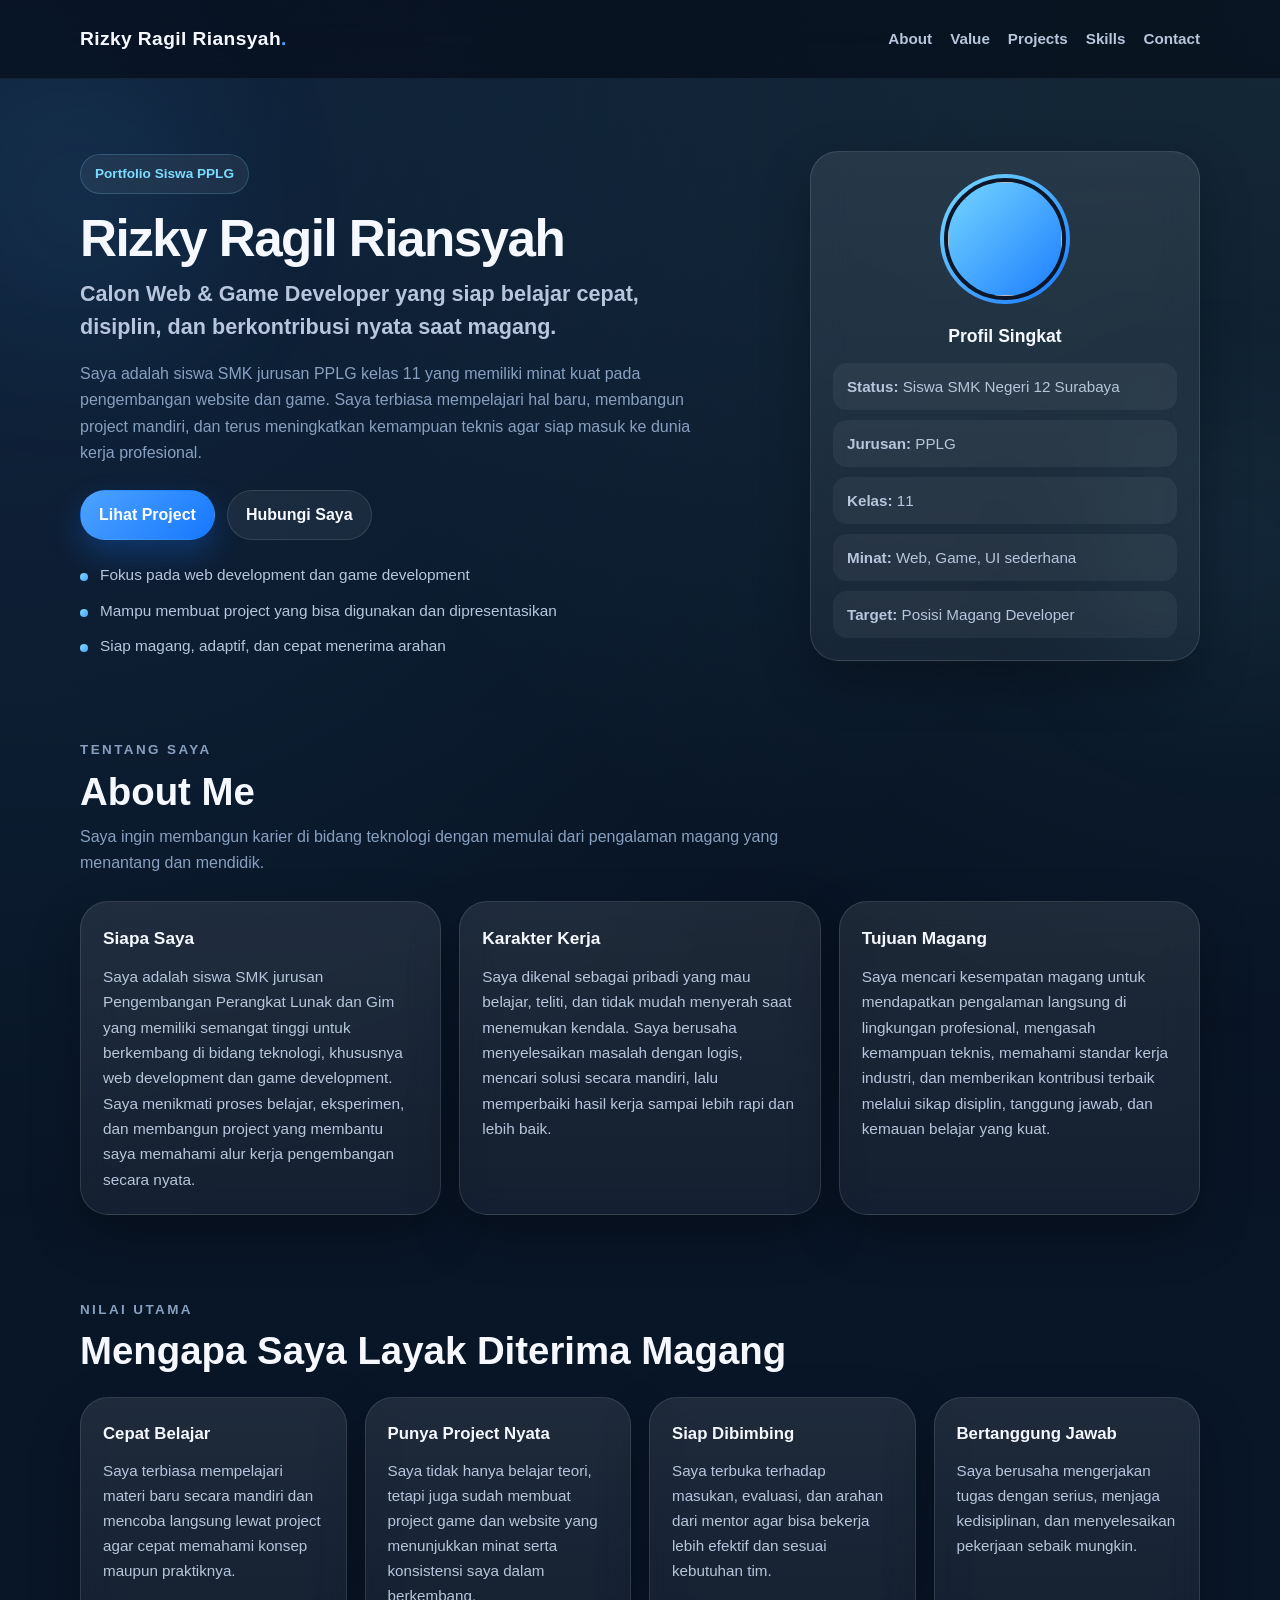
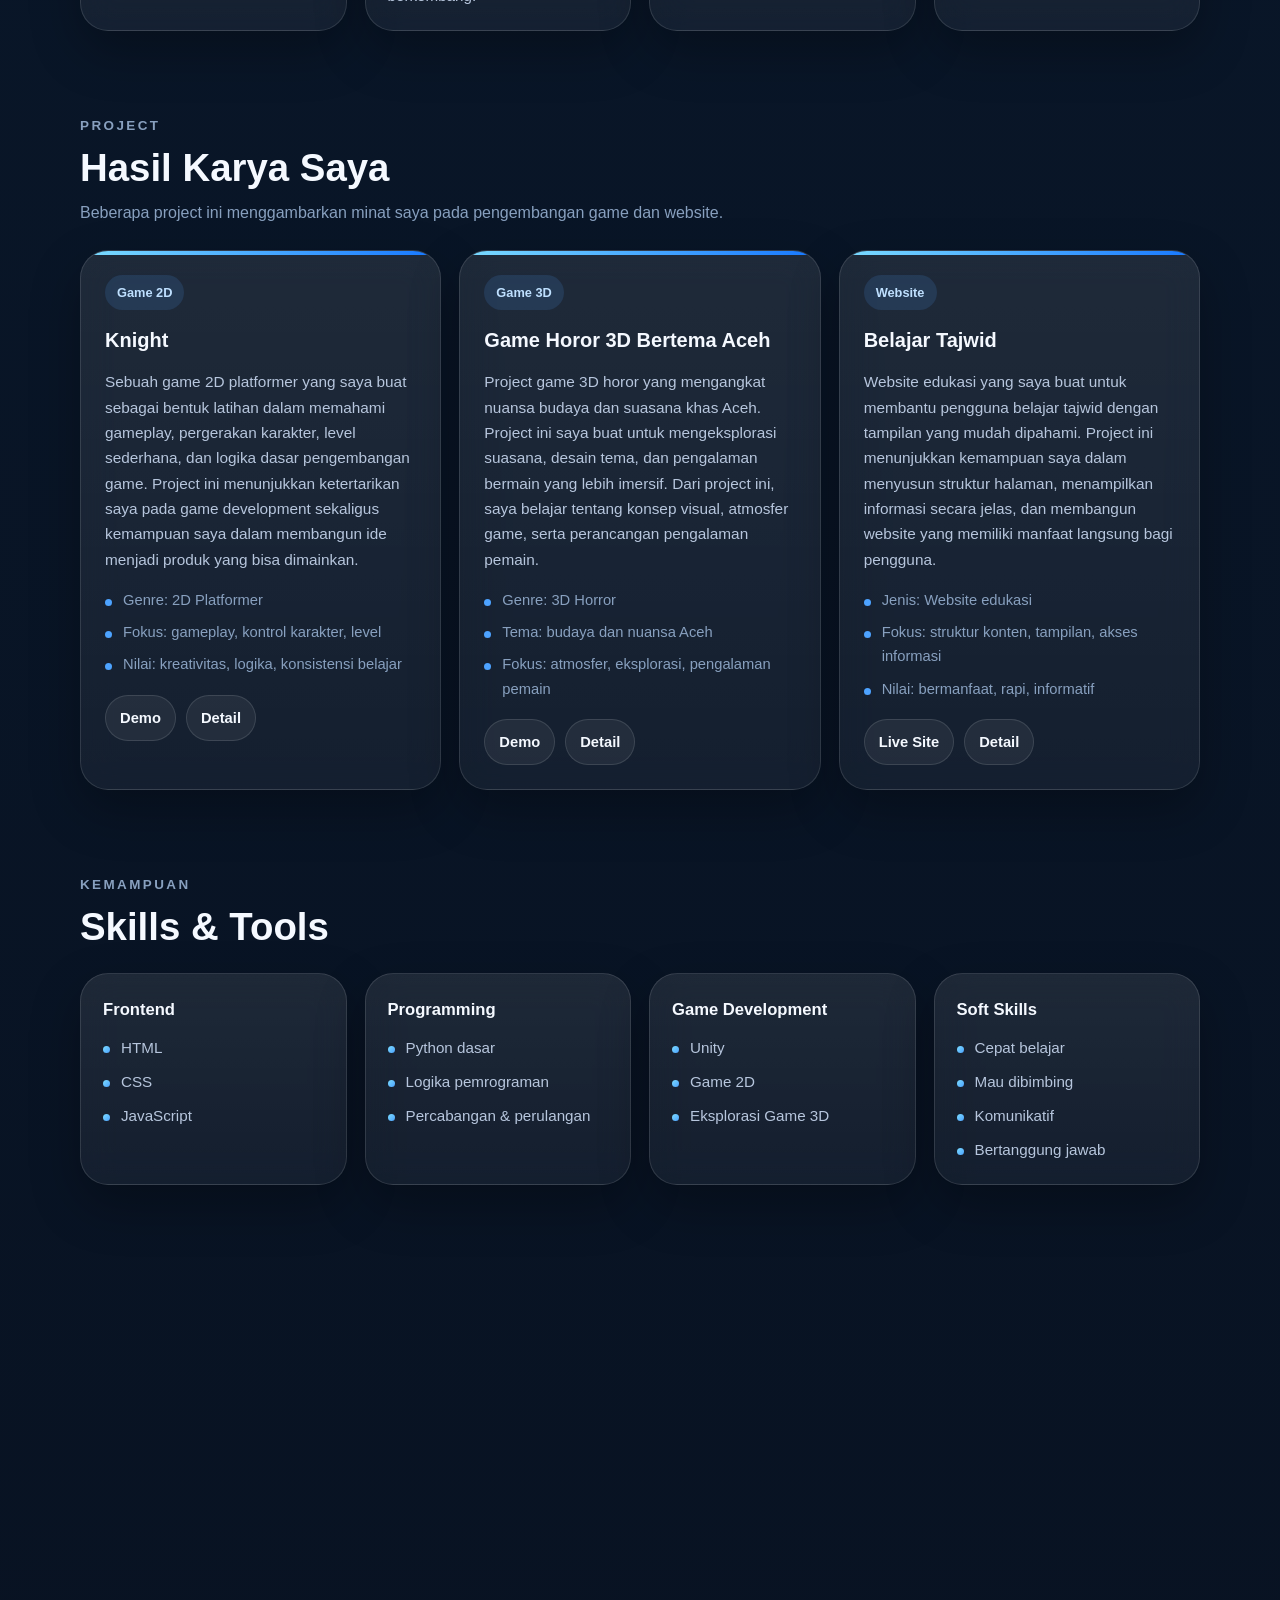
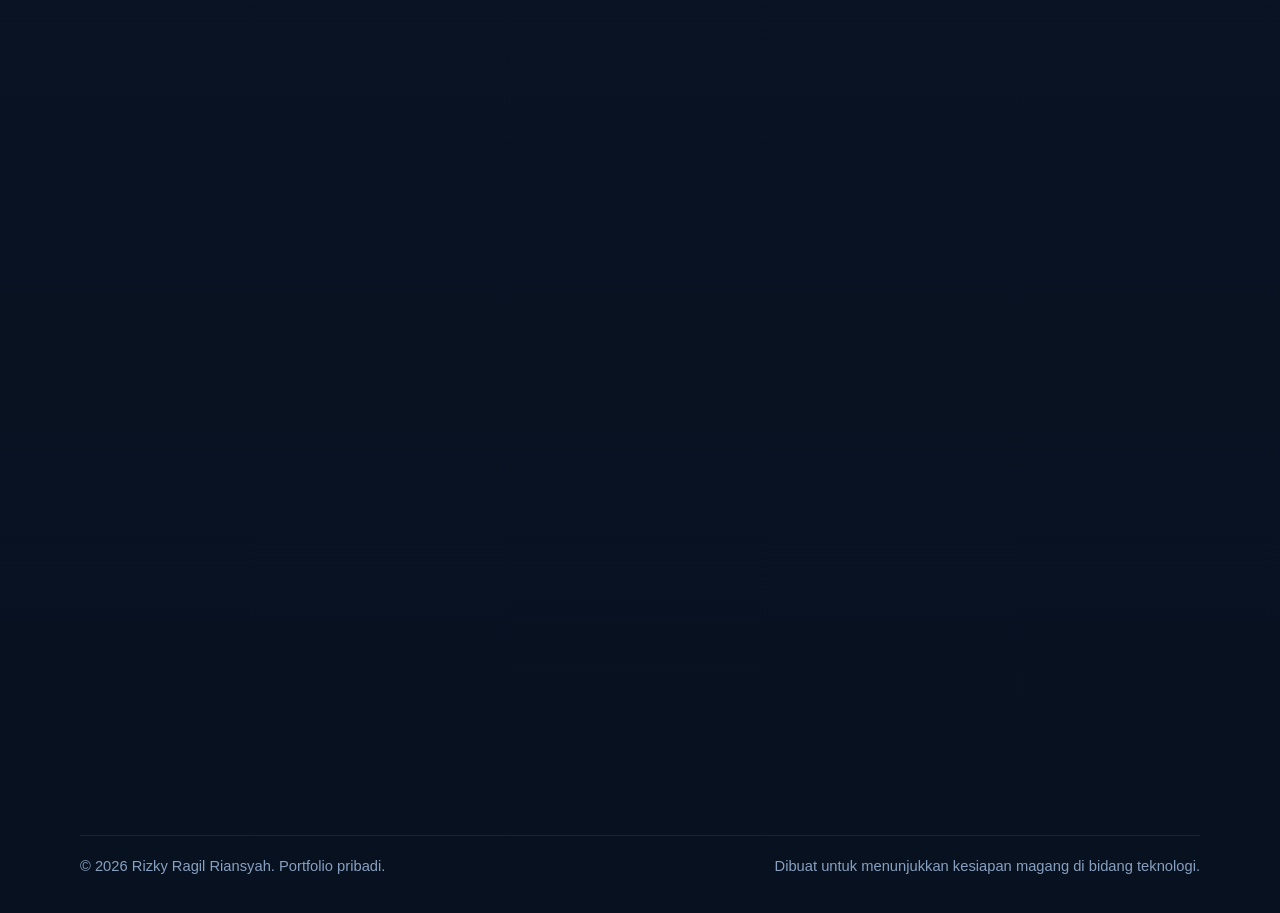
==== index.html @ efa853de "Add files via upload" ====
<!DOCTYPE html>
<html lang="id">
<head>
  <meta charset="UTF-8" />
  <meta name="viewport" content="width=device-width, initial-scale=1.0" />
  <title>Portfolio | Rizky Ragil Riansyah</title>
  <meta name="description" content="Portfolio Rizky Ragil Riansyah - siswa SMK jurusan PPLG yang berfokus pada pengembangan web dan game." />
</head>
<body>
  <!-- Background decoration -->
  <div class="bg-blur bg-blur-1"></div>
  <div class="bg-blur bg-blur-2"></div>

  <!-- Header / Navbar -->
  <header class="header">
    <div class="container nav">
      <a href="#home" class="logo">Rizky Ragil Riansyah<span>.</span></a>

      <button class="menu-toggle" id="menuToggle" aria-label="Buka menu navigasi">
        ☰
      </button>

      <nav class="nav-menu" id="navMenu">
        <a href="#about">About</a>
        <a href="#strength">Value</a>
        <a href="#projects">Projects</a>
        <a href="#skills">Skills</a>
        <a href="#contact">Contact</a>
      </nav>
    </div>
  </header>

  <main>
    <!-- Hero -->
    <section class="hero" id="home">
      <div class="container hero-grid">
        <div class="hero-text">
          <p class="eyebrow">Portfolio Siswa PPLG</p>
          <h1>
            Rizky Ragil Riansyah
          </h1>
          <h2>
            Calon Web & Game Developer yang siap belajar cepat, disiplin,
            dan berkontribusi nyata saat magang.
          </h2>

          <p class="hero-desc">
            Saya adalah siswa SMK jurusan PPLG kelas 11 yang memiliki minat kuat
            pada pengembangan website dan game. Saya terbiasa mempelajari hal baru,
            membangun project mandiri, dan terus meningkatkan kemampuan teknis agar
            siap masuk ke dunia kerja profesional.
          </p>

          <div class="hero-actions">
            <a href="#projects" class="btn btn-primary">Lihat Project</a>
            <a href="#contact" class="btn btn-secondary">Hubungi Saya</a>
          </div>

          <ul class="hero-points">
            <li>Fokus pada web development dan game development</li>
            <li>Mampu membuat project yang bisa digunakan dan dipresentasikan</li>
            <li>Siap magang, adaptif, dan cepat menerima arahan</li>
          </ul>
        </div>

        <div class="hero-card">
          <div class="profile-card">
            <div class="profile-image-wrap">
              <img src="ragilFoto.jpg.jpeg"" class="profile-image" />
            </div>

            <div class="profile-info">
              <h3>Profil Singkat</h3>
              <ul>
                <li><strong>Status:</strong> Siswa SMK Negeri 12 Surabaya</li>
                <li><strong>Jurusan:</strong> PPLG</li>
                <li><strong>Kelas:</strong> 11</li>
                <li><strong>Minat:</strong> Web, Game, UI sederhana</li>
                <li><strong>Target:</strong> Posisi Magang Developer</li>
              </ul>
            </div>
          </div>
        </div>
      </div>
    </section>

    <!-- About -->
    <section class="section" id="about">
      <div class="container">
        <div class="section-heading">
          <p class="section-label">Tentang Saya</p>
          <h2>About Me</h2>
          <p>
            Saya ingin membangun karier di bidang teknologi dengan memulai dari
            pengalaman magang yang menantang dan mendidik.
          </p>
        </div>

        <div class="about-grid">
          <article class="glass-card">
            <h3>Siapa Saya</h3>
            <p>
              Saya adalah siswa SMK jurusan Pengembangan Perangkat Lunak dan Gim
              yang memiliki semangat tinggi untuk berkembang di bidang teknologi,
              khususnya web development dan game development. Saya menikmati proses
              belajar, eksperimen, dan membangun project yang membantu saya memahami
              alur kerja pengembangan secara nyata.
            </p>
          </article>

          <article class="glass-card">
            <h3>Karakter Kerja</h3>
            <p>
              Saya dikenal sebagai pribadi yang mau belajar, teliti, dan tidak mudah
              menyerah saat menemukan kendala. Saya berusaha menyelesaikan masalah
              dengan logis, mencari solusi secara mandiri, lalu memperbaiki hasil kerja
              sampai lebih rapi dan lebih baik.
            </p>
          </article>

          <article class="glass-card">
            <h3>Tujuan Magang</h3>
            <p>
              Saya mencari kesempatan magang untuk mendapatkan pengalaman langsung di
              lingkungan profesional, mengasah kemampuan teknis, memahami standar kerja
              industri, dan memberikan kontribusi terbaik melalui sikap disiplin,
              tanggung jawab, dan kemauan belajar yang kuat.
            </p>
          </article>
        </div>
      </div>
    </section>

    <!-- Value / Strength -->
    <section class="section" id="strength">
      <div class="container">
        <div class="section-heading">
          <p class="section-label">Nilai Utama</p>
          <h2>Mengapa Saya Layak Diterima Magang</h2>
        </div>

        <div class="value-grid">
          <article class="value-card">
            <h3>Cepat Belajar</h3>
            <p>
              Saya terbiasa mempelajari materi baru secara mandiri dan mencoba langsung
              lewat project agar cepat memahami konsep maupun praktiknya.
            </p>
          </article>

          <article class="value-card">
            <h3>Punya Project Nyata</h3>
            <p>
              Saya tidak hanya belajar teori, tetapi juga sudah membuat project game
              dan website yang menunjukkan minat serta konsistensi saya dalam berkembang.
            </p>
          </article>

          <article class="value-card">
            <h3>Siap Dibimbing</h3>
            <p>
              Saya terbuka terhadap masukan, evaluasi, dan arahan dari mentor agar bisa
              bekerja lebih efektif dan sesuai kebutuhan tim.
            </p>
          </article>

          <article class="value-card">
            <h3>Bertanggung Jawab</h3>
            <p>
              Saya berusaha mengerjakan tugas dengan serius, menjaga kedisiplinan,
              dan menyelesaikan pekerjaan sebaik mungkin.
            </p>
          </article>
        </div>
      </div>
    </section>

    <!-- Projects -->
    <section class="section" id="projects">
      <div class="container">
        <div class="section-heading">
          <p class="section-label">Project</p>
          <h2>Hasil Karya Saya</h2>
          <p>
            Beberapa project ini menggambarkan minat saya pada pengembangan game dan website.
          </p>
        </div>

        <div class="projects-grid">
          <article class="project-card featured">
            <div class="project-content">
              <span class="project-tag">Game 2D</span>
              <h3>Knight</h3>
              <p>
                Sebuah game 2D platformer yang saya buat sebagai bentuk latihan dalam
                memahami gameplay, pergerakan karakter, level sederhana, dan logika
                dasar pengembangan game. Project ini menunjukkan ketertarikan saya pada
                game development sekaligus kemampuan saya dalam membangun ide menjadi
                produk yang bisa dimainkan.
              </p>
              <ul class="project-points">
                <li>Genre: 2D Platformer</li>
                <li>Fokus: gameplay, kontrol karakter, level</li>
                <li>Nilai: kreativitas, logika, konsistensi belajar</li>
              </ul>
              <div class="project-links">
                <a href="https://tiktok.com" target="_blank" class="link-btn">Demo</a>
<a href="knight.html" class="link-btn">Detail</a>
              </div>
            </div>
          </article>

          <article class="project-card">
            <div class="project-content">
              <span class="project-tag">Game 3D</span>
              <h3>Game Horor 3D Bertema Aceh</h3>
              <p>
                Project game 3D horor yang mengangkat nuansa budaya dan suasana khas
                Aceh. Project ini saya buat untuk mengeksplorasi suasana, desain tema,
                dan pengalaman bermain yang lebih imersif. Dari project ini, saya belajar
                tentang konsep visual, atmosfer game, serta perancangan pengalaman pemain.
              </p>
              <ul class="project-points">
                <li>Genre: 3D Horror</li>
                <li>Tema: budaya dan nuansa Aceh</li>
                <li>Fokus: atmosfer, eksplorasi, pengalaman pemain</li>
              </ul>
              <div class="project-links">
                <a href="https://tiktok.com" target="_blank" class="link-btn">Demo</a>
<a href="horor.html" class="link-btn">Detail</a>
              </div>
            </div>
          </article>

          <article class="project-card">
            <div class="project-content">
              <span class="project-tag">Website</span>
              <h3>Belajar Tajwid</h3>
              <p>
                Website edukasi yang saya buat untuk membantu pengguna belajar tajwid
                dengan tampilan yang mudah dipahami. Project ini menunjukkan kemampuan
                saya dalam menyusun struktur halaman, menampilkan informasi secara jelas,
                dan membangun website yang memiliki manfaat langsung bagi pengguna.
              </p>
              <ul class="project-points">
                <li>Jenis: Website edukasi</li>
                <li>Fokus: struktur konten, tampilan, akses informasi</li>
                <li>Nilai: bermanfaat, rapi, informatif</li>
              </ul>
              <div class="project-links">
                <a href="https://media-pembelajaran-tajwid.vercel.app/" target="_blank" class="link-btn">
  Live Site
</a>
<a href="tajwid.html" class="link-btn">
  Detail
</a>
              </div>
            </div>
          </article>
        </div>
      </div>
    </section>

    <!-- Skills -->
    <section class="section" id="skills">
      <div class="container">
        <div class="section-heading">
          <p class="section-label">Kemampuan</p>
          <h2>Skills & Tools</h2>
        </div>

        <div class="skills-grid">
          <article class="skill-box">
            <h3>Frontend</h3>
            <ul>
              <li>HTML</li>
              <li>CSS</li>
              <li>JavaScript</li>
            </ul>
          </article>

          <article class="skill-box">
            <h3>Programming</h3>
            <ul>
              <li>Python dasar</li>
              <li>Logika pemrograman</li>
              <li>Percabangan & perulangan</li>
            </ul>
          </article>

          <article class="skill-box">
            <h3>Game Development</h3>
            <ul>
              <li>Unity</li>
              <li>Game 2D</li>
              <li>Eksplorasi Game 3D</li>
            </ul>
          </article>

          <article class="skill-box">
            <h3>Soft Skills</h3>
            <ul>
              <li>Cepat belajar</li>
              <li>Mau dibimbing</li>
              <li>Komunikatif</li>
              <li>Bertanggung jawab</li>
            </ul>
          </article>
        </div>
      </div>
    </section>

    <!-- Education -->
    <section class="section" id="education">
      <div class="container">
        <div class="section-heading">
          <p class="section-label">Pendidikan</p>
          <h2>Riwayat Singkat</h2>
        </div>

        <div class="timeline-card">
          <h3>SMK Negeri 12 Surabaya</h3>
          <p><strong>Jurusan:</strong> Pengembangan Perangkat Lunak dan Gim</p>
          <p><strong>Status:</strong> Kelas 11</p>
          <p>
            Selama belajar di jurusan ini, saya mempelajari dasar-dasar pengembangan
            web, logika pemrograman, serta pengembangan game sebagai bekal untuk masuk
            ke dunia kerja dan industri kreatif teknologi.
          </p>
        </div>
      </div>
    </section>

    <!-- Contact -->
    <section class="section" id="contact">
      <div class="container">
        <div class="section-heading">
          <p class="section-label">Kontak</p>
          <h2>Mari Terhubung</h2>
          <p>
            Saya siap untuk kesempatan magang, belajar dari tim profesional,
            dan memberikan kontribusi terbaik.
          </p>
        </div>

        <div class="contact-grid">
          <div class="contact-card">
            <h3>Informasi Kontak</h3>
            <ul class="contact-list">
              <li><strong>Nama:</strong> Rizky Ragil Riansyah</li>
              <li><strong>Telepon:</strong> +62 877 1114 5996</li>
              <li><strong>Email:</strong> rizkyragil3264@gmail.com</li>
              <li><strong>Alamat:</strong> Cemandi 5/2 Sedati Sidoarjo</li>
            </ul>
          </div>

          <form class="contact-form">
            <h3>Kirim Pesan</h3>

            <div class="form-group">
              <label for="name">Nama</label>
              <input type="text" id="name" name="name" placeholder="Nama Anda" />
            </div>

            <div class="form-group">
              <label for="email">Email</label>
              <input type="email" id="email" name="email" placeholder="Email Anda" />
            </div>

            <div class="form-group">
              <label for="message">Pesan</label>
              <textarea id="message" name="message" rows="5" placeholder="Tulis pesan..."></textarea>
            </div>

            <button type="submit" class="btn btn-primary">Kirim</button>
          </form>
        </div>
      </div>
    </section>
  </main>

  <!-- Footer -->
  <footer class="footer">
    <div class="container footer-content">
      <p>© 2026 Rizky Ragil Riansyah. Portfolio pribadi.</p>
      <p>Dibuat untuk menunjukkan kesiapan magang di bidang teknologi.</p>
    </div>
  </footer>

  <!-- Nanti dihubungkan ke CSS dan JS -->
  <link rel="stylesheet" href="style.css" />
  <script src="script.js"></script>
</body>
</html>
---- style.css ----
:root {
  --bg: #081120;
  --bg-soft: #0d1b2f;
  --panel: rgba(255, 255, 255, 0.08);
  --panel-strong: rgba(255, 255, 255, 0.12);
  --line: rgba(255, 255, 255, 0.12);
  --text: #f5f9ff;
  --text-soft: #b7c6dd;
  --text-muted: #88a0bf;
  --blue: #4da3ff;
  --blue-strong: #1677ff;
  --cyan: #7bdcff;
  --shadow: 0 20px 50px rgba(0, 0, 0, 0.28);
  --radius-xl: 28px;
  --radius-lg: 22px;
  --radius-md: 16px;
  --radius-sm: 12px;
  --container: 1120px;
}

* {
  margin: 0;
  padding: 0;
  box-sizing: border-box;
}

html {
  scroll-behavior: smooth;
}

body {
  font-family: -apple-system, BlinkMacSystemFont, "SF Pro Display", "Segoe UI", Roboto, sans-serif;
  background:
    radial-gradient(circle at top left, rgba(77, 163, 255, 0.16), transparent 28%),
    radial-gradient(circle at top right, rgba(123, 220, 255, 0.12), transparent 24%),
    linear-gradient(180deg, #06101d 0%, #091628 35%, #081120 100%);
  color: var(--text);
  line-height: 1.65;
  overflow-x: hidden;
}

img {
  max-width: 100%;
  display: block;
}

a {
  color: inherit;
  text-decoration: none;
}

ul {
  list-style: none;
}

.container {
  width: min(100% - 32px, var(--container));
  margin-inline: auto;
}

/* background blur */
.bg-blur {
  position: fixed;
  border-radius: 999px;
  filter: blur(90px);
  z-index: -1;
  pointer-events: none;
  opacity: 0.55;
}

.bg-blur-1 {
  width: 240px;
  height: 240px;
  background: rgba(77, 163, 255, 0.2);
  top: 80px;
  left: -40px;
}

.bg-blur-2 {
  width: 260px;
  height: 260px;
  background: rgba(123, 220, 255, 0.12);
  top: 420px;
  right: -80px;
}

/* header */
.header {
  position: sticky;
  top: 0;
  z-index: 1000;
  backdrop-filter: blur(18px);
  -webkit-backdrop-filter: blur(18px);
  background: rgba(5, 12, 24, 0.65);
  border-bottom: 1px solid rgba(255, 255, 255, 0.06);
}

.nav {
  min-height: 78px;
  display: flex;
  align-items: center;
  justify-content: space-between;
  gap: 18px;
}

.logo {
  font-size: 1.2rem;
  font-weight: 800;
  letter-spacing: 0.4px;
}

.logo span {
  color: var(--blue);
}

.nav-menu {
  display: flex;
  align-items: center;
  gap: 18px;
}

.nav-menu a {
  color: var(--text-soft);
  font-size: 0.95rem;
  font-weight: 600;
  transition: 0.25s ease;
}

.nav-menu a:hover {
  color: var(--text);
}

.menu-toggle {
  display: none;
  border: 1px solid var(--line);
  background: rgba(255, 255, 255, 0.06);
  color: var(--text);
  width: 46px;
  height: 46px;
  border-radius: 14px;
  font-size: 1.2rem;
  cursor: pointer;
}

/* hero */
.hero {
  padding: 72px 0 36px;
}

.hero-grid {
  display: grid;
  grid-template-columns: 1.15fr 0.85fr;
  gap: 28px;
  align-items: center;
}

.eyebrow {
  display: inline-flex;
  align-items: center;
  gap: 8px;
  padding: 8px 14px;
  border: 1px solid rgba(123, 220, 255, 0.2);
  background: rgba(255, 255, 255, 0.06);
  border-radius: 999px;
  color: var(--cyan);
  font-size: 0.85rem;
  font-weight: 700;
  margin-bottom: 18px;
}

.hero h1 {
  font-size: clamp(2.2rem, 4vw, 4.2rem);
  line-height: 1.05;
  letter-spacing: -0.03em;
  margin-bottom: 12px;
}

.hero h2 {
  font-size: clamp(1rem, 2vw, 1.35rem);
  line-height: 1.5;
  color: var(--text-soft);
  font-weight: 600;
  max-width: 700px;
  margin-bottom: 18px;
}

.hero-desc {
  max-width: 720px;
  color: var(--text-muted);
  font-size: 1rem;
  margin-bottom: 24px;
}

.hero-actions {
  display: flex;
  flex-wrap: wrap;
  gap: 12px;
  margin-bottom: 22px;
}

.btn {
  display: inline-flex;
  align-items: center;
  justify-content: center;
  min-height: 50px;
  padding: 0 18px;
  border-radius: 999px;
  font-weight: 700;
  transition: 0.25s ease;
  border: 1px solid transparent;
}

.btn-primary {
  background: linear-gradient(135deg, var(--blue), var(--blue-strong));
  color: white;
  box-shadow: 0 14px 30px rgba(22, 119, 255, 0.28);
}

.btn-primary:hover {
  transform: translateY(-2px);
  box-shadow: 0 20px 34px rgba(22, 119, 255, 0.34);
}

.btn-secondary {
  background: rgba(255, 255, 255, 0.06);
  border-color: var(--line);
  color: var(--text);
}

.btn-secondary:hover {
  background: rgba(255, 255, 255, 0.1);
}

.hero-points {
  display: grid;
  gap: 10px;
}

.hero-points li {
  position: relative;
  padding-left: 20px;
  color: var(--text-soft);
  font-size: 0.96rem;
}

.hero-points li::before {
  content: "";
  position: absolute;
  left: 0;
  top: 11px;
  width: 8px;
  height: 8px;
  border-radius: 50%;
  background: linear-gradient(135deg, var(--cyan), var(--blue));
}

.hero-card {
  display: flex;
  justify-content: flex-end;
}

.profile-card,
.glass-card,
.value-card,
.project-card,
.skill-box,
.timeline-card,
.contact-card,
.contact-form {
  background: linear-gradient(180deg, rgba(255, 255, 255, 0.09), rgba(255, 255, 255, 0.05));
  border: 1px solid var(--line);
  border-radius: var(--radius-xl);
  box-shadow: var(--shadow);
  backdrop-filter: blur(18px);
  -webkit-backdrop-filter: blur(18px);
}

.profile-card {
  width: 100%;
  max-width: 390px;
  padding: 22px;
}

.profile-image-wrap {
  width: 130px;
  height: 130px;
  margin: 0 auto 18px;
  padding: 4px;
  border-radius: 50%;
  background: linear-gradient(135deg, var(--cyan), var(--blue-strong));
}

.profile-image {
  width: 100%;
  height: 100%;
  object-fit: cover;
  border-radius: 50%;
  border: 4px solid #0c182a;
}

.profile-info h3 {
  font-size: 1.1rem;
  margin-bottom: 12px;
  text-align: center;
}

.profile-info ul {
  display: grid;
  gap: 10px;
}

.profile-info li {
  color: var(--text-soft);
  font-size: 0.95rem;
  padding: 11px 14px;
  border-radius: 14px;
  background: rgba(255, 255, 255, 0.05);
}

/* generic section */
.section {
  padding: 42px 0;
}

.section-heading {
  margin-bottom: 24px;
}

.section-label {
  color: var(--cyan);
  font-size: 0.84rem;
  text-transform: uppercase;
  letter-spacing: 0.18em;
  font-weight: 800;
  margin-bottom: 8px;
}

.section-heading h2 {
  font-size: clamp(1.6rem, 3vw, 2.5rem);
  line-height: 1.15;
  margin-bottom: 10px;
}

.section-heading p {
  color: var(--text-muted);
  max-width: 760px;
}

/* about */
.about-grid {
  display: grid;
  grid-template-columns: repeat(3, 1fr);
  gap: 18px;
}

.glass-card {
  padding: 22px;
}

.glass-card h3 {
  margin-bottom: 12px;
  font-size: 1.08rem;
}

.glass-card p {
  color: var(--text-soft);
  font-size: 0.96rem;
}

/* value */
.value-grid {
  display: grid;
  grid-template-columns: repeat(4, 1fr);
  gap: 18px;
}

.value-card {
  padding: 22px;
}

.value-card h3 {
  margin-bottom: 10px;
  font-size: 1.05rem;
}

.value-card p {
  color: var(--text-soft);
  font-size: 0.95rem;
}

/* projects */
.projects-grid {
  display: grid;
  grid-template-columns: repeat(3, 1fr);
  gap: 18px;
}

.project-card {
  overflow: hidden;
  position: relative;
}

.project-card::before {
  content: "";
  position: absolute;
  inset: 0 0 auto 0;
  height: 4px;
  background: linear-gradient(90deg, var(--cyan), var(--blue-strong));
}

.project-card.featured {
  transform: translateY(-2px);
}

.project-content {
  padding: 24px;
}

.project-tag {
  display: inline-block;
  padding: 7px 12px;
  border-radius: 999px;
  background: rgba(77, 163, 255, 0.14);
  color: #bfe0ff;
  font-size: 0.8rem;
  font-weight: 700;
  margin-bottom: 14px;
}

.project-card h3 {
  font-size: 1.25rem;
  margin-bottom: 12px;
}

.project-card p {
  color: var(--text-soft);
  font-size: 0.96rem;
  margin-bottom: 16px;
}

.project-points {
  display: grid;
  gap: 8px;
  margin-bottom: 18px;
}

.project-points li {
  color: var(--text-muted);
  font-size: 0.92rem;
  padding-left: 18px;
  position: relative;
}

.project-points li::before {
  content: "";
  position: absolute;
  left: 0;
  top: 11px;
  width: 7px;
  height: 7px;
  border-radius: 50%;
  background: var(--blue);
}

.project-links {
  display: flex;
  flex-wrap: wrap;
  gap: 10px;
}

.link-btn {
  padding: 10px 14px;
  border-radius: 999px;
  background: rgba(255, 255, 255, 0.06);
  border: 1px solid var(--line);
  color: var(--text);
  font-size: 0.92rem;
  font-weight: 700;
  transition: 0.25s ease;
}

.link-btn:hover {
  background: rgba(255, 255, 255, 0.1);
}

/* skills */
.skills-grid {
  display: grid;
  grid-template-columns: repeat(4, 1fr);
  gap: 18px;
}

.skill-box {
  padding: 22px;
}

.skill-box h3 {
  margin-bottom: 12px;
  font-size: 1.04rem;
}

.skill-box ul {
  display: grid;
  gap: 9px;
}

.skill-box li {
  color: var(--text-soft);
  font-size: 0.95rem;
  padding-left: 18px;
  position: relative;
}

.skill-box li::before {
  content: "";
  position: absolute;
  left: 0;
  top: 11px;
  width: 7px;
  height: 7px;
  border-radius: 50%;
  background: linear-gradient(135deg, var(--cyan), var(--blue));
}

/* education */
.timeline-card {
  padding: 24px;
}

.timeline-card h3 {
  font-size: 1.15rem;
  margin-bottom: 10px;
}

.timeline-card p {
  color: var(--text-soft);
  margin-bottom: 8px;
}

/* contact */
.contact-grid {
  display: grid;
  grid-template-columns: 0.9fr 1.1fr;
  gap: 18px;
}

.contact-card,
.contact-form {
  padding: 24px;
}

.contact-card h3,
.contact-form h3 {
  margin-bottom: 14px;
  font-size: 1.08rem;
}

.contact-list {
  display: grid;
  gap: 12px;
}

.contact-list li {
  color: var(--text-soft);
  padding: 12px 14px;
  border-radius: 14px;
  background: rgba(255, 255, 255, 0.05);
  word-break: break-word;
}

.form-group {
  margin-bottom: 14px;
}

.form-group label {
  display: inline-block;
  margin-bottom: 8px;
  color: var(--text-soft);
  font-weight: 600;
  font-size: 0.94rem;
}

.form-group input,
.form-group textarea {
  width: 100%;
  border: 1px solid var(--line);
  outline: none;
  background: rgba(255, 255, 255, 0.06);
  color: var(--text);
  border-radius: 16px;
  padding: 14px 16px;
  font: inherit;
}

.form-group input::placeholder,
.form-group textarea::placeholder {
  color: #89a0be;
}

.form-group input:focus,
.form-group textarea:focus {
  border-color: rgba(77, 163, 255, 0.6);
  box-shadow: 0 0 0 4px rgba(77, 163, 255, 0.12);
}

/* footer */
.footer {
  padding: 18px 0 34px;
}

.footer-content {
  border-top: 1px solid rgba(255, 255, 255, 0.08);
  padding-top: 18px;
  display: flex;
  flex-wrap: wrap;
  justify-content: space-between;
  gap: 10px;
}

.footer-content p {
  color: var(--text-muted);
  font-size: 0.92rem;
}

/* tablet */
@media (max-width: 992px) {
  .hero-grid,
  .contact-grid,
  .projects-grid,
  .about-grid,
  .value-grid,
  .skills-grid {
    grid-template-columns: 1fr;
  }

  .hero-card {
    justify-content: flex-start;
  }

  .profile-card {
    max-width: 100%;
  }
}

/* mobile */
@media (max-width: 768px) {
  .header {
    background: rgba(5, 12, 24, 0.82);
  }

  .menu-toggle {
    display: inline-flex;
    align-items: center;
    justify-content: center;
  }

  .nav-menu {
    position: absolute;
    top: 78px;
    left: 16px;
    right: 16px;
    display: none;
    flex-direction: column;
    align-items: flex-start;
    gap: 14px;
    padding: 18px;
    border: 1px solid var(--line);
    border-radius: 20px;
    background: rgba(7, 15, 28, 0.96);
    box-shadow: var(--shadow);
  }

  .nav-menu.show {
    display: flex;
  }

  .hero {
    padding-top: 36px;
  }

  .hero h1 {
    font-size: 2.15rem;
  }

  .hero h2 {
    font-size: 1rem;
  }

  .hero-desc,
  .glass-card p,
  .value-card p,
  .project-card p,
  .timeline-card p,
  .contact-list li,
  .skill-box li {
    font-size: 0.94rem;
  }

  .section {
    padding: 34px 0;
  }

  .project-content,
  .glass-card,
  .value-card,
  .skill-box,
  .timeline-card,
  .contact-card,
  .contact-form,
  .profile-card {
    padding: 20px;
  }

  .footer-content {
    flex-direction: column;
  }
}

/* small mobile */
@media (max-width: 480px) {
  .container {
    width: min(100% - 24px, var(--container));
  }

  .nav {
    min-height: 72px;
  }

  .hero-actions {
    flex-direction: column;
  }

  .btn {
    width: 100%;
  }

  .project-links {
    flex-direction: column;
  }

  .link-btn {
    text-align: center;
  }

  .profile-image-wrap {
    width: 112px;
    height: 112px;
  }

  .section-heading h2 {
    font-size: 1.55rem;
  }
}
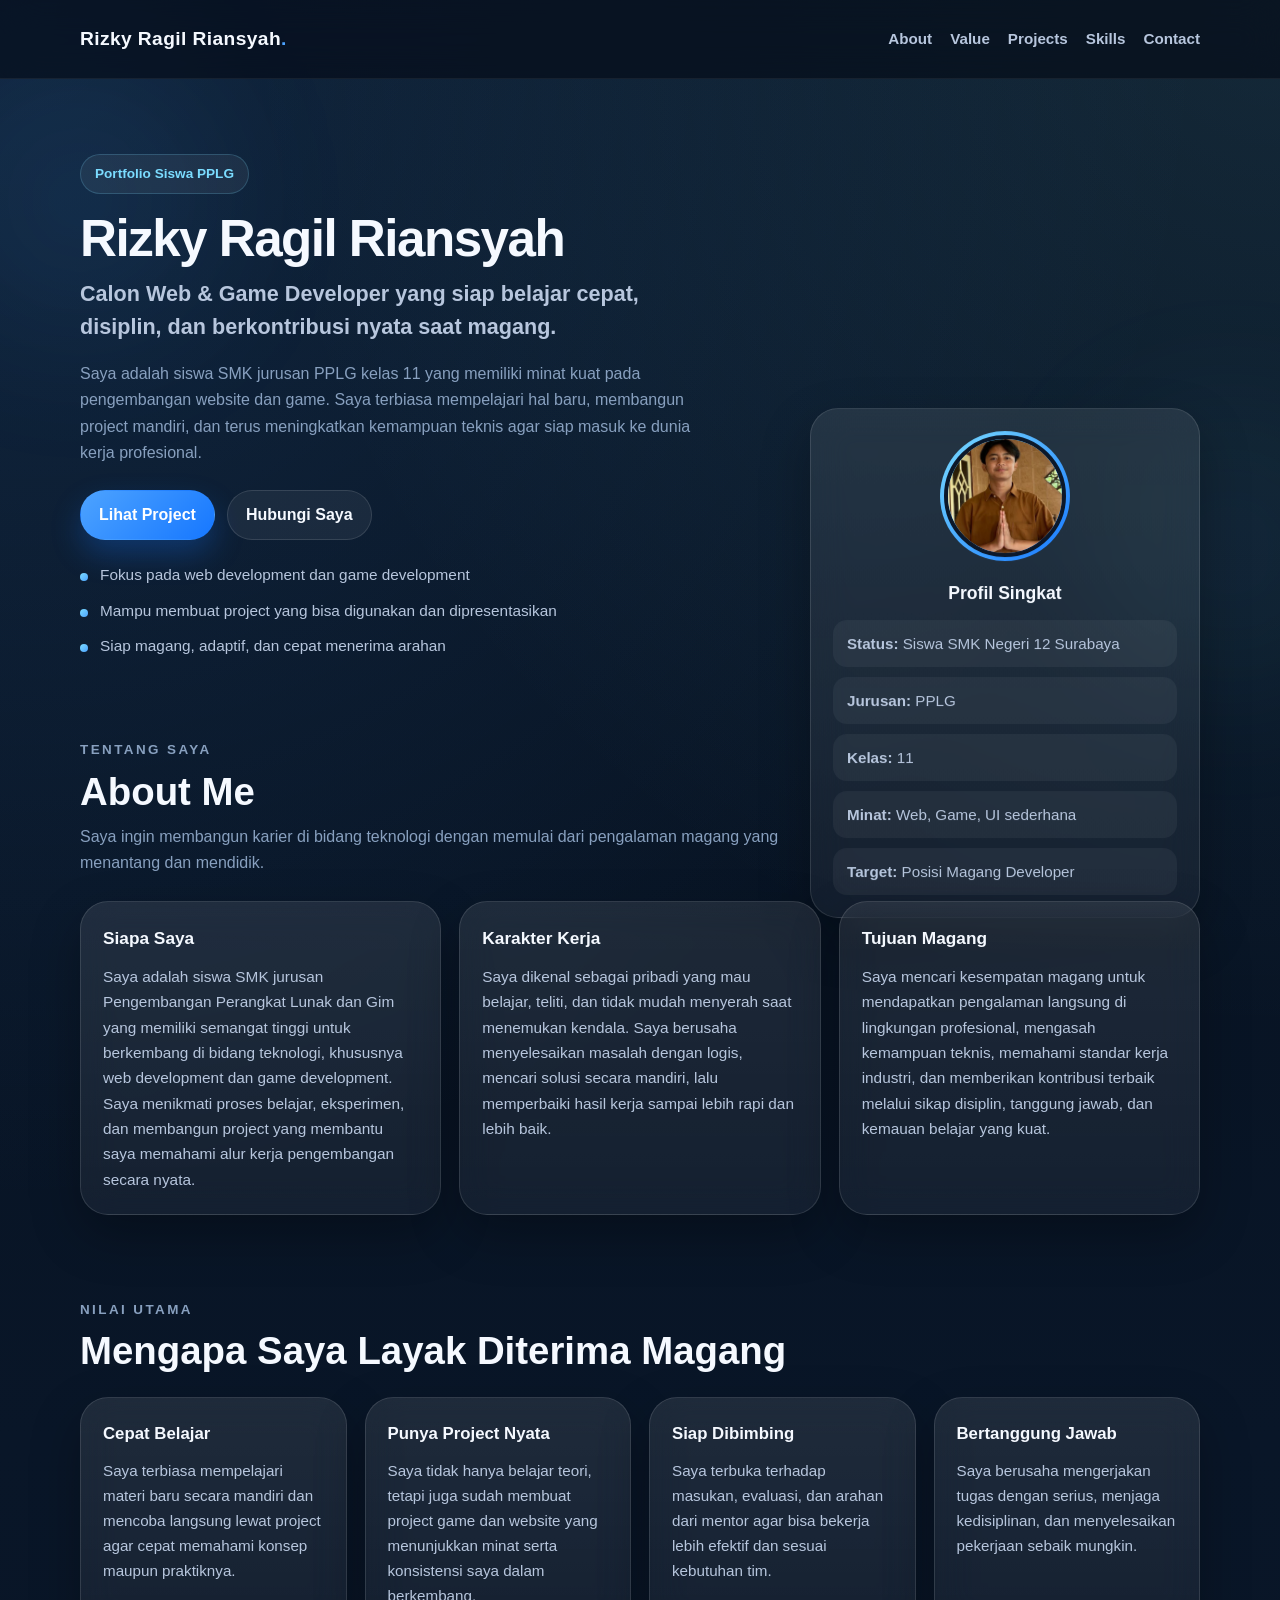
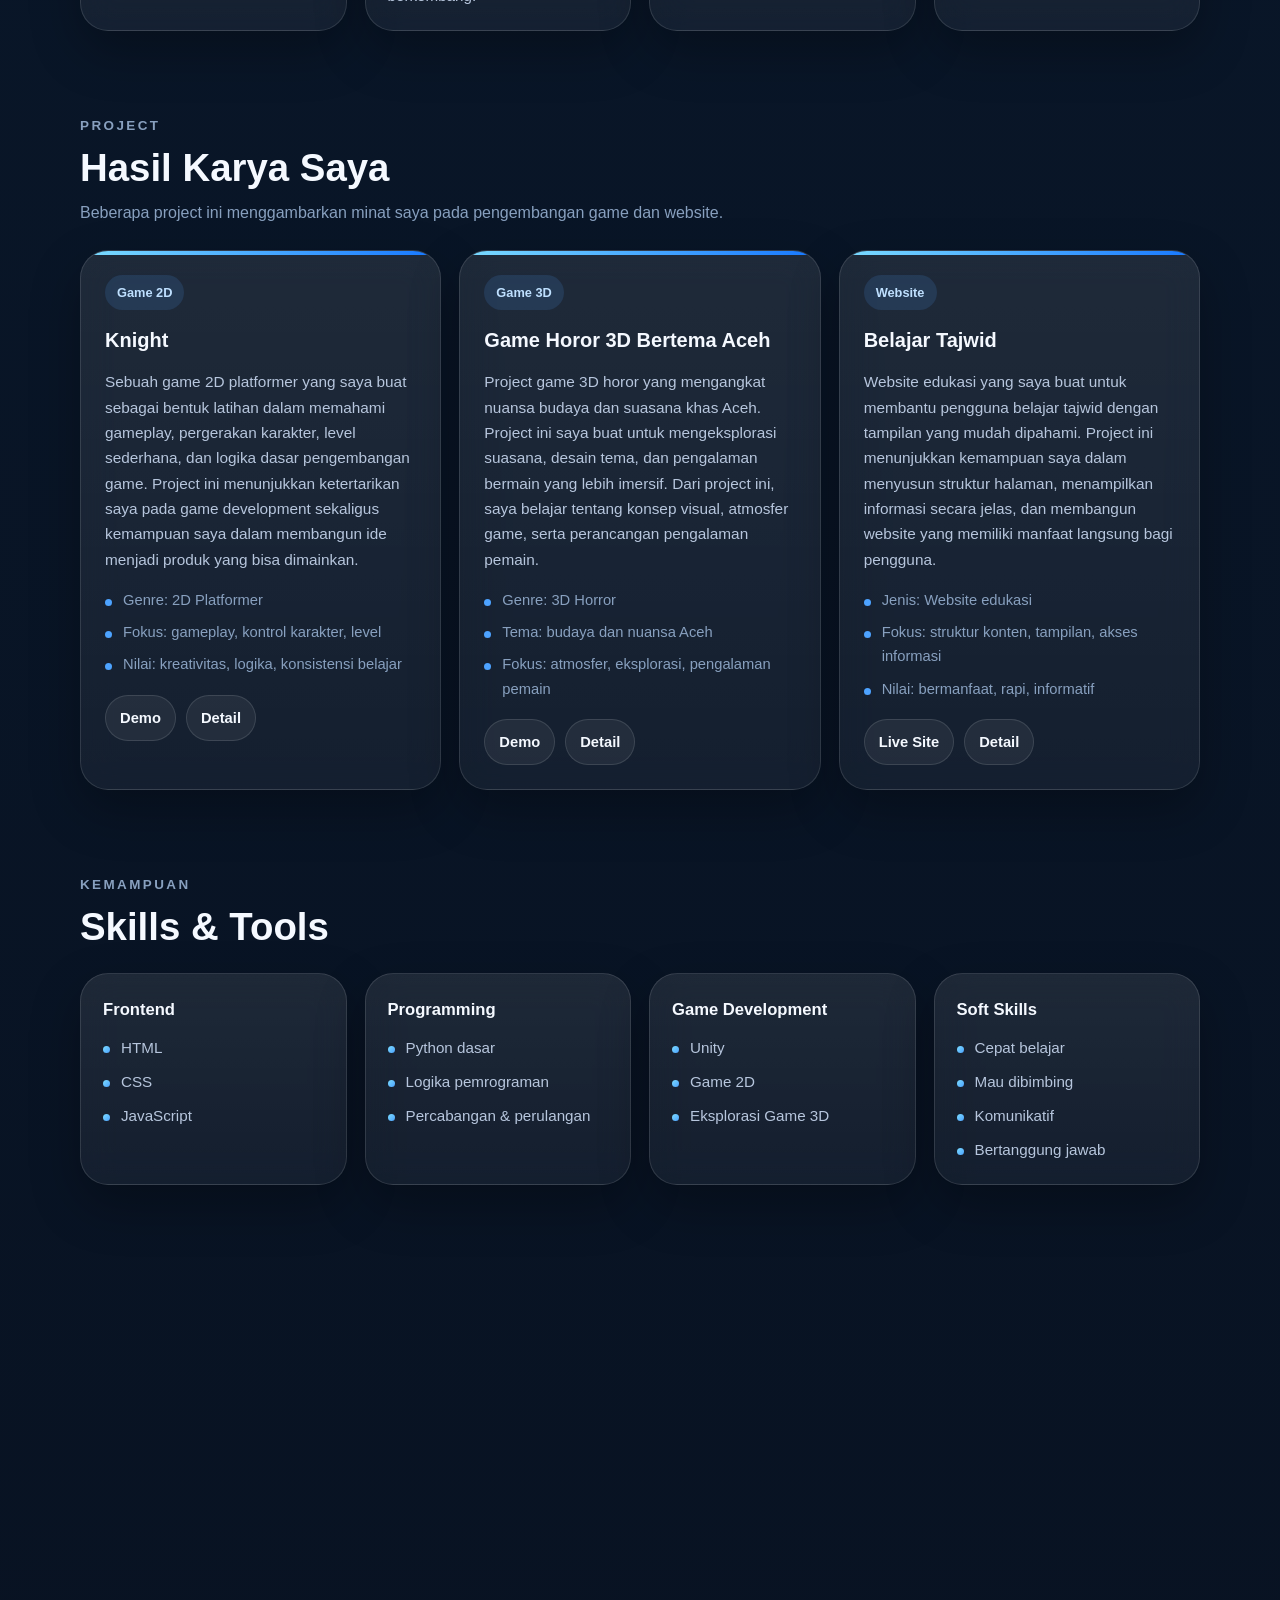
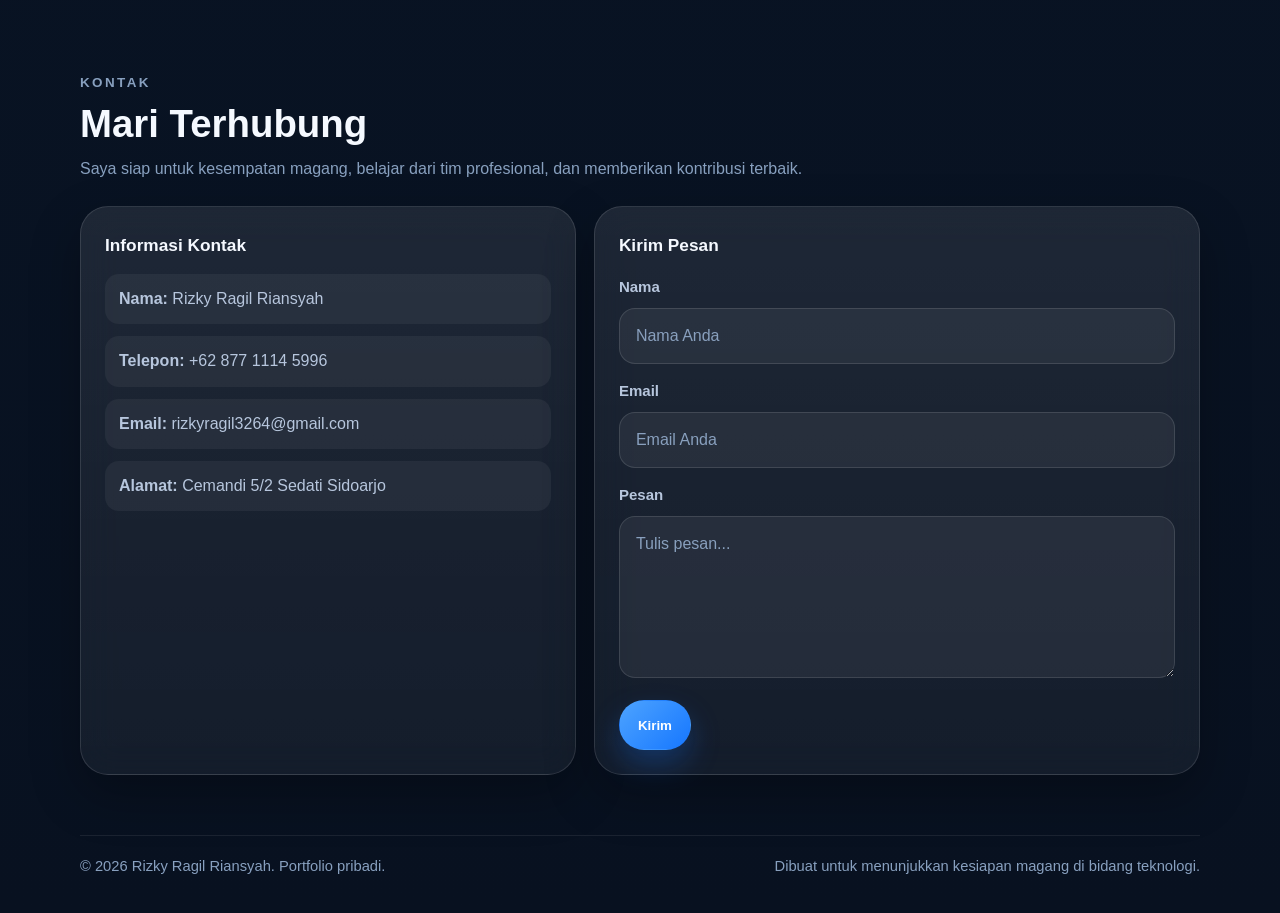
==== commit ca2799d8: "Update index.html" ====
--- a/index.html
+++ b/index.html
@@ -204,7 +204,7 @@
                 <li>Nilai: kreativitas, logika, konsistensi belajar</li>
               </ul>
               <div class="project-links">
-                <a href="https://tiktok.com" target="_blank" class="link-btn">Demo</a>
+                <a href="https://vt.tiktok.com/ZSHAH5yVB/" target="_blank" class="link-btn">Demo</a>
 <a href="knight.html" class="link-btn">Detail</a>
               </div>
             </div>
@@ -226,7 +226,7 @@
                 <li>Fokus: atmosfer, eksplorasi, pengalaman pemain</li>
               </ul>
               <div class="project-links">
-                <a href="https://tiktok.com" target="_blank" class="link-btn">Demo</a>
+                <a href="https://vt.tiktok.com/ZSHAH5yVB/" target="_blank" class="link-btn">Demo</a>
 <a href="horor.html" class="link-btn">Detail</a>
               </div>
             </div>
@@ -391,4 +391,4 @@
   <link rel="stylesheet" href="style.css" />
   <script src="script.js"></script>
 </body>
-</html>+</html>
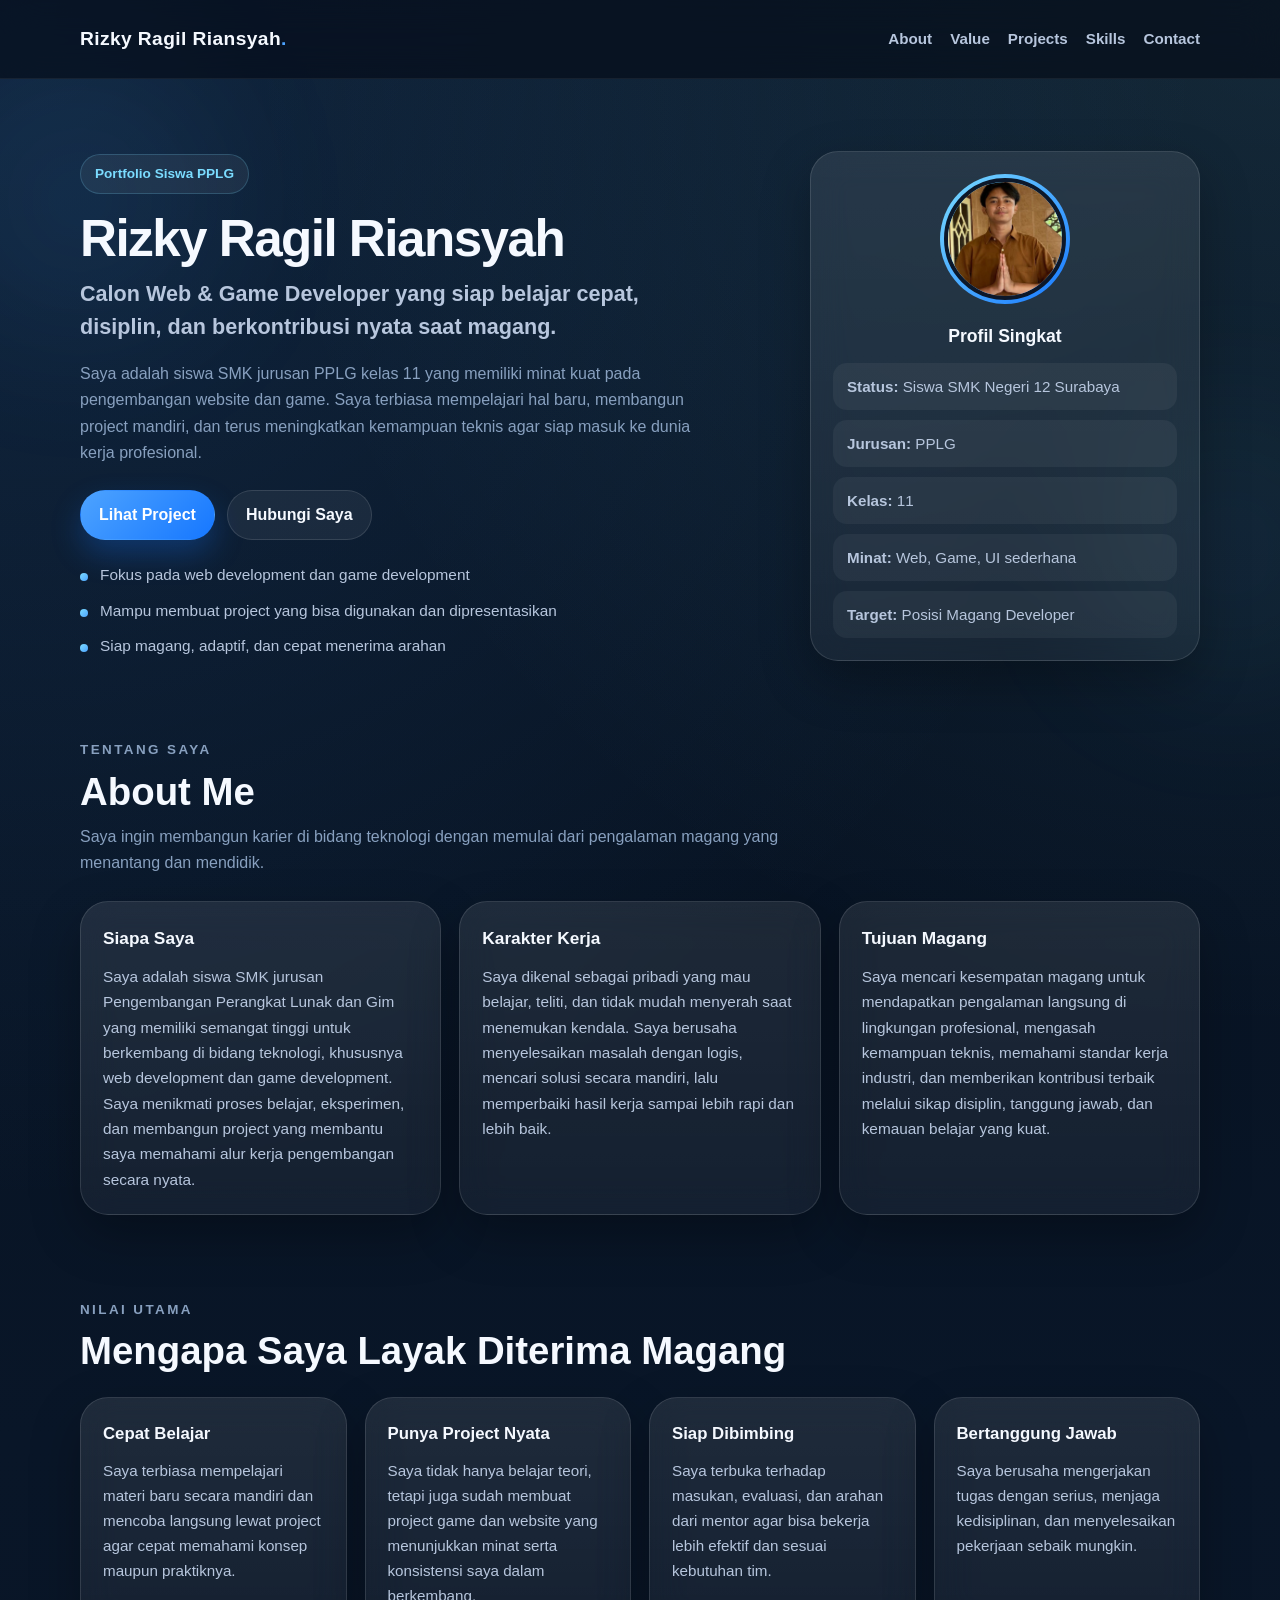
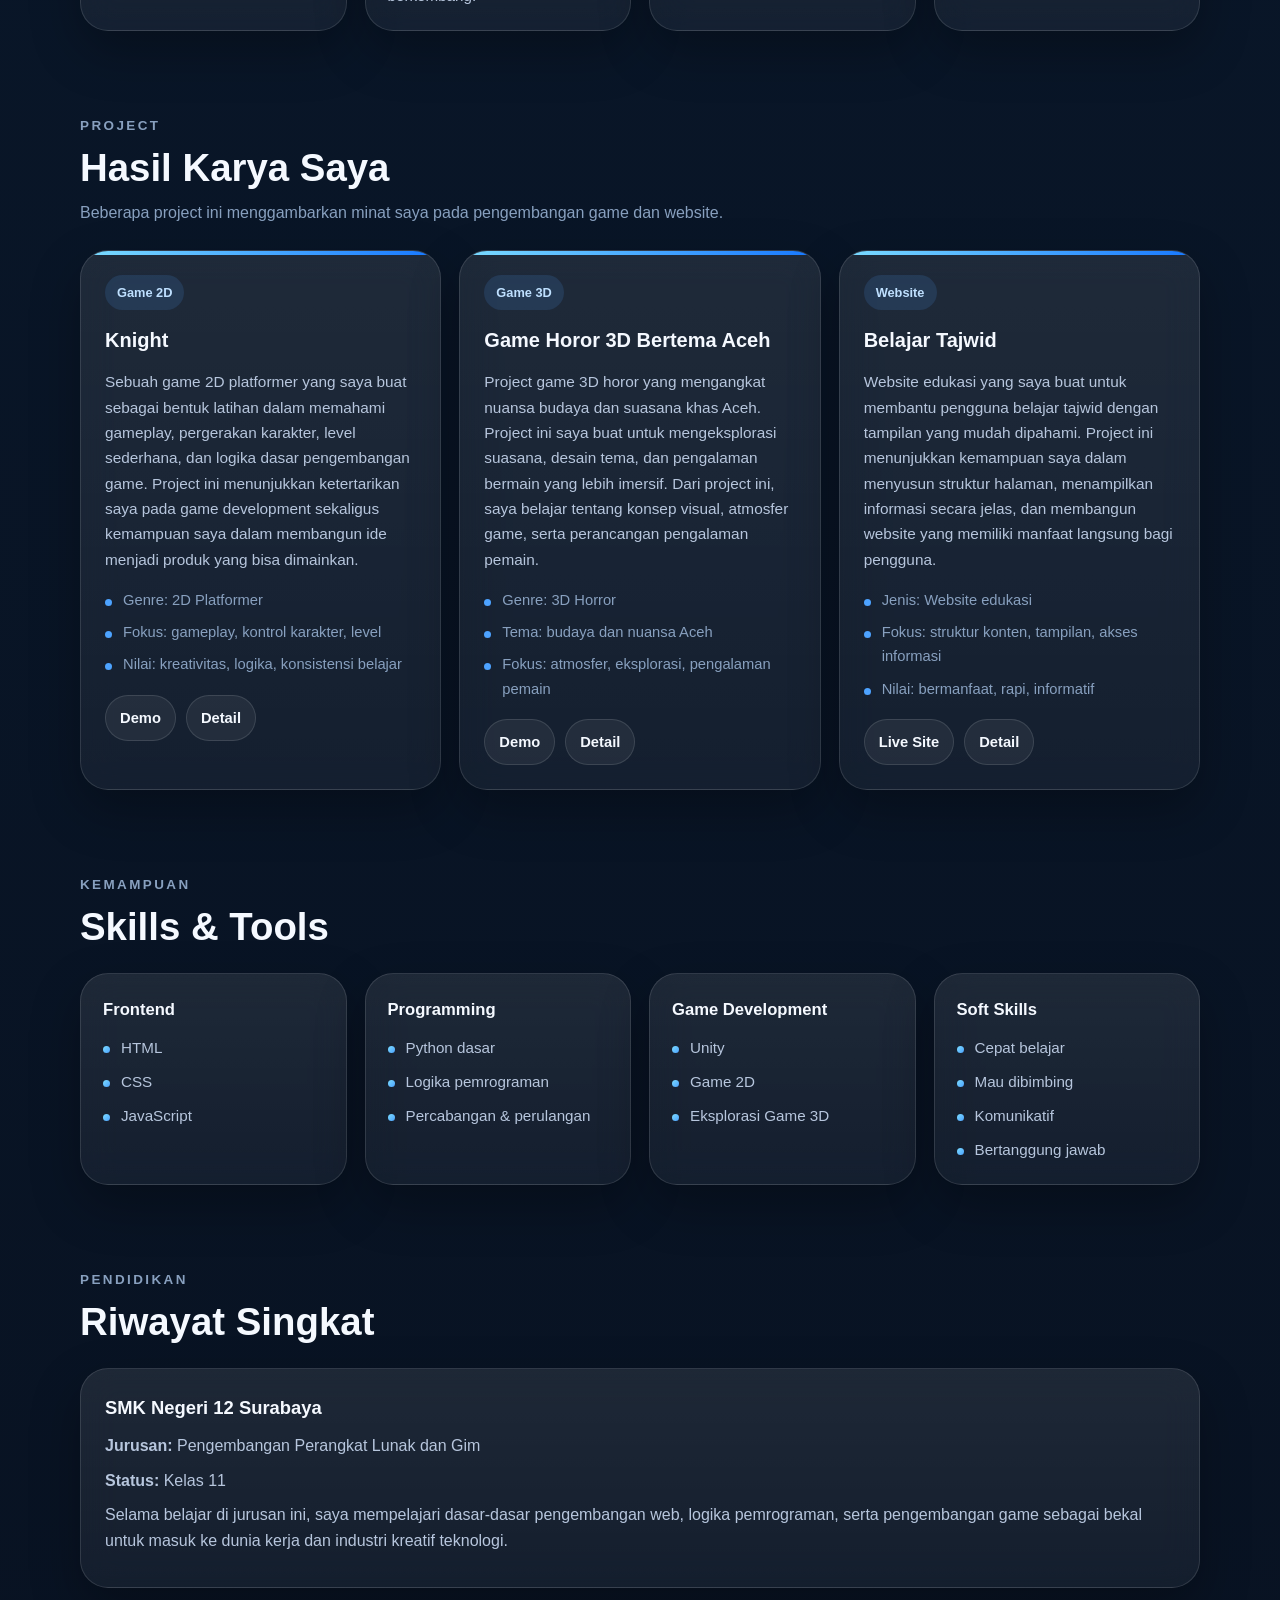
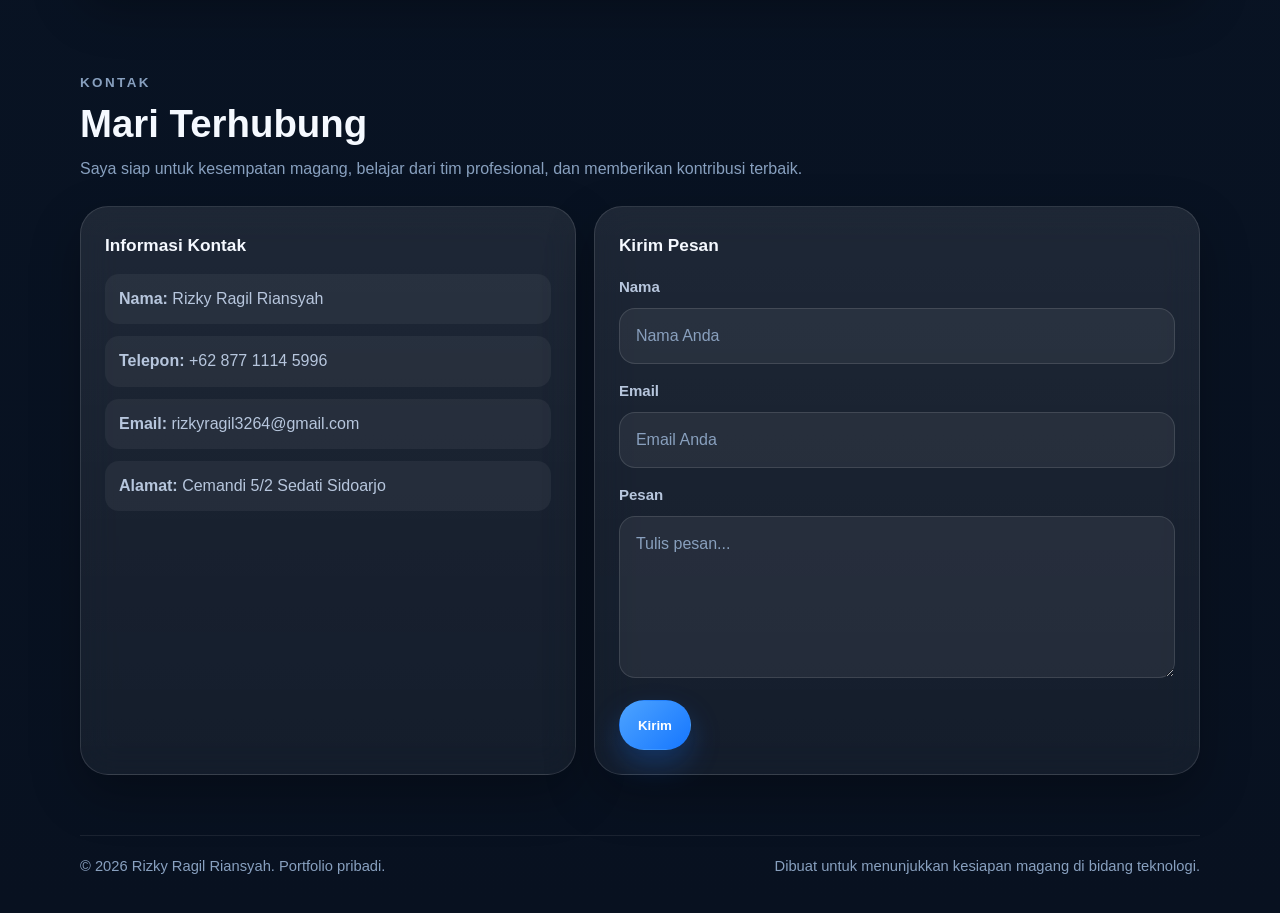
==== commit a2587dad: "Update index.html" ====
--- a/index.html
+++ b/index.html
@@ -226,7 +226,7 @@
                 <li>Fokus: atmosfer, eksplorasi, pengalaman pemain</li>
               </ul>
               <div class="project-links">
-                <a href="https://vt.tiktok.com/ZSHAH5yVB/" target="_blank" class="link-btn">Demo</a>
+                <a href="https://vt.tiktok.com/ZSHA9qbw1/" target="_blank" class="link-btn">Demo</a>
 <a href="horor.html" class="link-btn">Detail</a>
               </div>
             </div>
